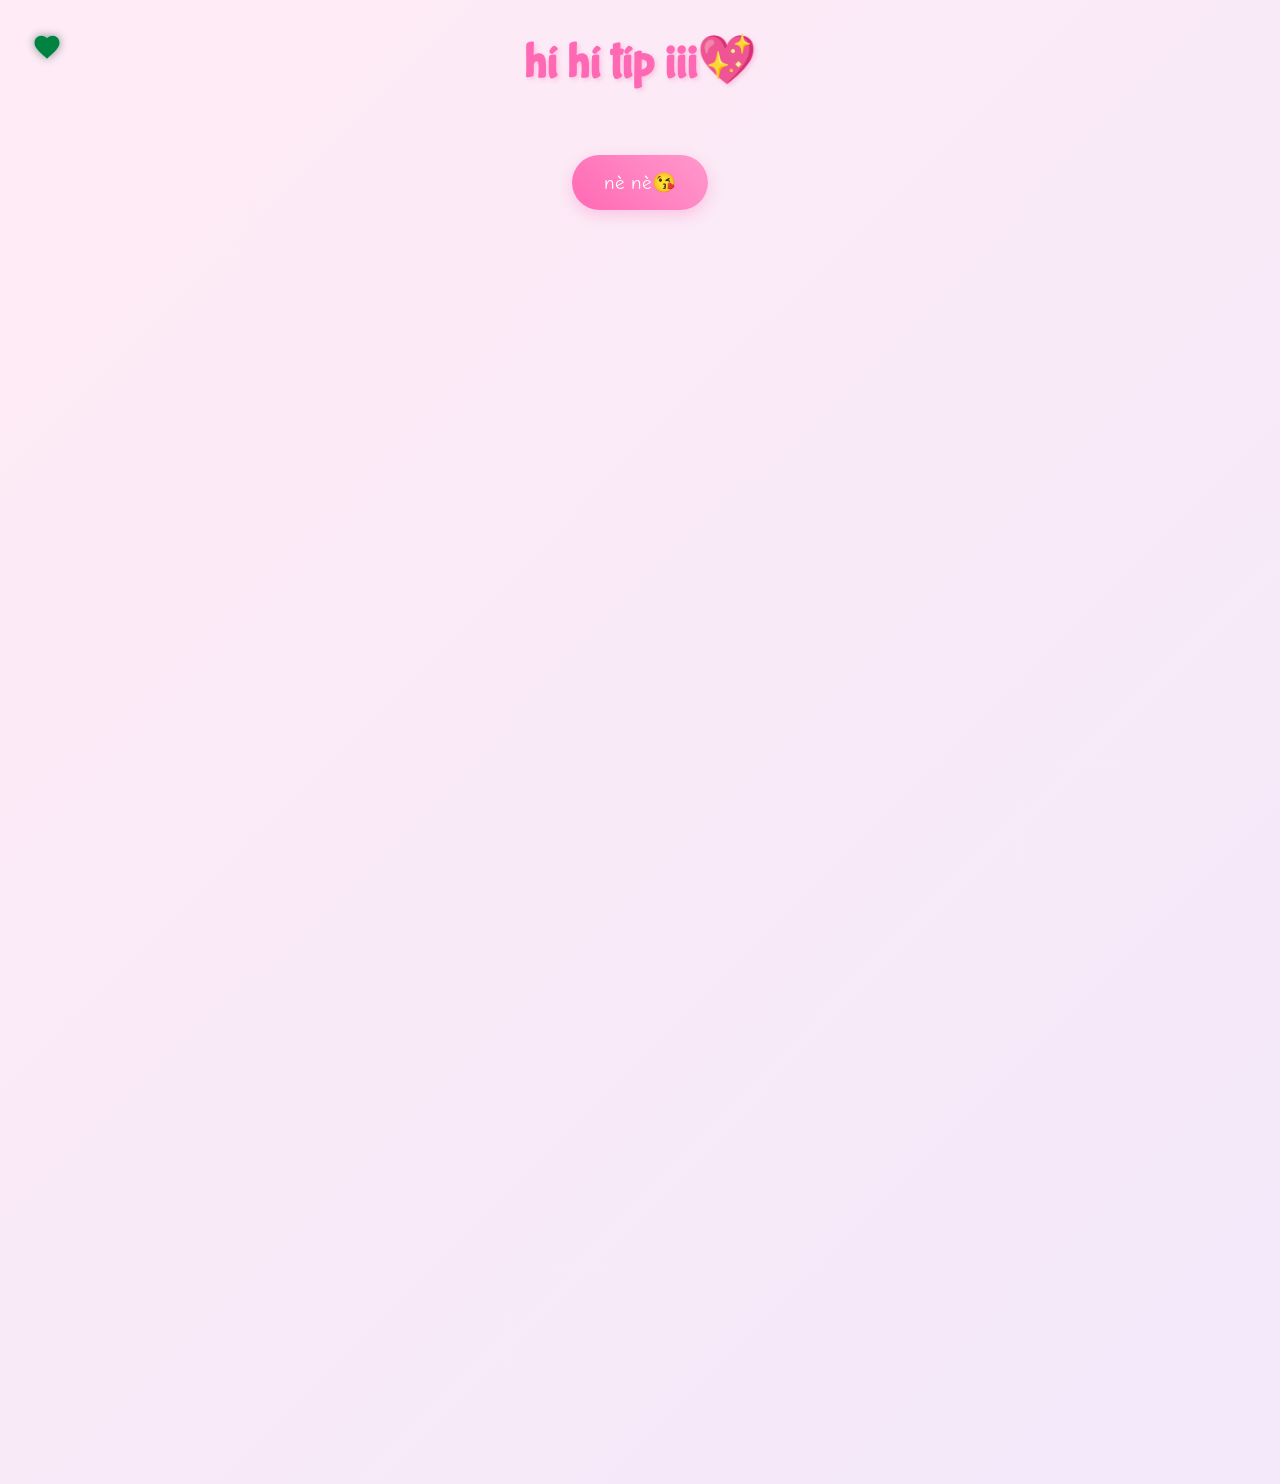
==== cause.html @ 58a5e2a5 "Update cause.html" ====
<!DOCTYPE html>
<html lang="en">
<head>
    <meta charset="UTF-8">
    <meta name="viewport" content="width=device-width, initial-scale=1.0">
    <title>💌8/3 của Yêu💌</title>

    <link rel="icon" href="icon.png" type="image/png">
    <link rel="shortcut icon" href="icon.png" type="image/png">

    <script src="https://cdnjs.cloudflare.com/ajax/libs/gsap/3.12.2/gsap.min.js"></script>
    <link rel="stylesheet" href="./cause.css">

</head>

<body>

    <div class="custom-cursor">
        <svg viewBox="0 0 24 24">
            <path fill="#ff69b4" d="M12 21.35l-1.45-1.32C5.4 15.36 2 12.28 2 8.5 2 5.42 4.42 3 7.5 3c1.74 0 3.41.81 4.5 2.09C13.09 3.81 14.76 3 16.5 3 19.58 3 22 5.42 22 8.5c0 3.78-3.4 6.86-8.55 11.54L12 21.35z"/>
        </svg>
    </div>

    <div class="container">
        <h1>hí hí típ iii💖</h1>
        
        <div id="reasons-container"></div>
        
        <button class="shuffle-button">nè nè😘</button>
        <div class="reason-counter"></div>

        <div class="ending-section">
            <div class="teddy-hug">
                <img src="./d1.jpg" alt="Teddy Hug">
            </div>
            <div class="ending-text">Bạn là người tuyệt zời nhấtt 💖</div>
        </div>
    </div>

    <script src="cause.js"></script>

</body>
</html>
---- cause.css ----
@import url('https://fonts.googleapis.com/css2?family=Bubblegum+Sans&family=Comic+Neue:wght@700&family=Quicksand:wght@500&display=swap');

* {
    margin: 0;
    padding: 0;
    box-sizing: border-box;
    cursor: none;
}

body {
    min-height: 100vh;
    background: linear-gradient(-45deg, #ffe6e6, #e6e6ff, #ffebf5);
    background-size: 400% 400%;
    animation: gradientBG 15s ease infinite;
    font-family: 'Quicksand', sans-serif;
    overflow-x: hidden;
    padding: 2rem;
}

.custom-cursor {
    width: 30px;
    height: 30px;
    position: fixed;
    pointer-events: none;
    z-index: 9999;
    mix-blend-mode: difference;
    transition: transform 0.1s;
}

.custom-cursor svg {
    width: 100%;
    height: 100%;
    filter: drop-shadow(0 0 5px rgba(255, 182, 193, 0.5));
}

.container {
    max-width: 1200px;
    margin: 0 auto;
    text-align: center;
    position: relative;
    z-index: 1;
}

h1 {
    font-family: 'Bubblegum Sans', cursive;
    font-size: 3rem;
    color: #ff69b4;
    text-shadow: 2px 2px 4px rgba(255, 105, 180, 0.3);
    margin-bottom: 2rem;
    animation: bounce 1s ease infinite;
}

.reason-card {
    background: rgba(255, 255, 255, 0.9);
    border-radius: 20px;
    padding: 2rem;
    margin: 1.5rem;
    box-shadow: 0 5px 15px rgba(0, 0, 0, 0.1);
    transition: transform 0.3s, box-shadow 0.3s;
    cursor: pointer;
    position: relative;
    overflow: hidden;
}

.reason-card:hover {
    transform: translateY(-5px);
    box-shadow: 0 8px 25px rgba(255, 105, 180, 0.2);
}

.reason-text {
    font-size: 1.2rem;
    margin-bottom: 1rem;
    position: relative;
    z-index: 2;
}

.gif-overlay {
    position: absolute;
    top: 0;
    left: 0;
    width: 100%;
    height: 100%;
    background: rgba(255, 255, 255, 0.95);
    display: flex;
    align-items: center;
    justify-content: center;
    opacity: 0;
    transition: opacity 0.3s;
    z-index: 1;
}

.reason-card:hover .gif-overlay {
    opacity: 1;
}

.shuffle-button {
    background: linear-gradient(45deg, #ff69b4, #ff99cc);
    border: none;
    border-radius: 50px;
    padding: 1rem 2rem;
    font-size: 1.2rem;
    color: white;
    margin: 2rem 0;
    cursor: pointer;
    transition: transform 0.3s;
    font-family: 'Comic Neue', cursive;
    box-shadow: 0 5px 15px rgba(255, 105, 180, 0.3);
}

.shuffle-button:hover {
    transform: scale(1.1);
}

.floating {
    position: fixed;
    pointer-events: none;
    animation: float 3s ease-in-out infinite;
}

.ending-section {
    margin-top: 4rem;
    padding: 2rem;
    text-align: center;
}

.ending-text {
    font-family: 'Bubblegum Sans', cursive;
    font-size: 2rem;
    color: #ff69b4;
    margin-bottom: 2rem;
    opacity: 0;
    transform: translateY(20px);
}

.teddy-hug {
    width: 200px;
    margin: 0 auto;
    transform: scale(0);
}

@keyframes gradientBG {
    0% { background-position: 0% 50%; }
    50% { background-position: 100% 50%; }
    100% { background-position: 0% 50%; }
}

@keyframes float {
    0%, 100% { transform: translateY(0); }
    50% { transform: translateY(-20px); }
}

@keyframes bounce {
    0%, 100% { transform: translateY(0); }
    50% { transform: translateY(-10px); }
}

@media (max-width: 768px) {
    h1 { font-size: 2rem; }
    .reason-card { margin: 1rem; }
    .reason-text { font-size: 1rem; }
}
.shuffle-button {
    background: linear-gradient(45deg, #ff69b4, #ff99cc);
    border: none;
    border-radius: 50px;
    padding: 1rem 2rem;
    font-size: 1.2rem;
    color: white;
    margin: 2rem 0;
    cursor: pointer;
    transition: all 0.3s;
    font-family: 'Comic Neue', cursive;
    box-shadow: 0 5px 15px rgba(255, 105, 180, 0.3);
}

.shuffle-button.story-mode {
    background: linear-gradient(45deg, #9b6dff, #ff6dc7);
    transform: scale(1.1);
}

.shuffle-button:hover {
    transform: scale(1.1);
}

.shuffle-button.story-mode:hover {
    transform: scale(1.2);
}

.reason-counter {
    font-size: 0.9rem;
    color: #ff69b4;
    margin-top: 1rem;
    opacity: 0.7;
}
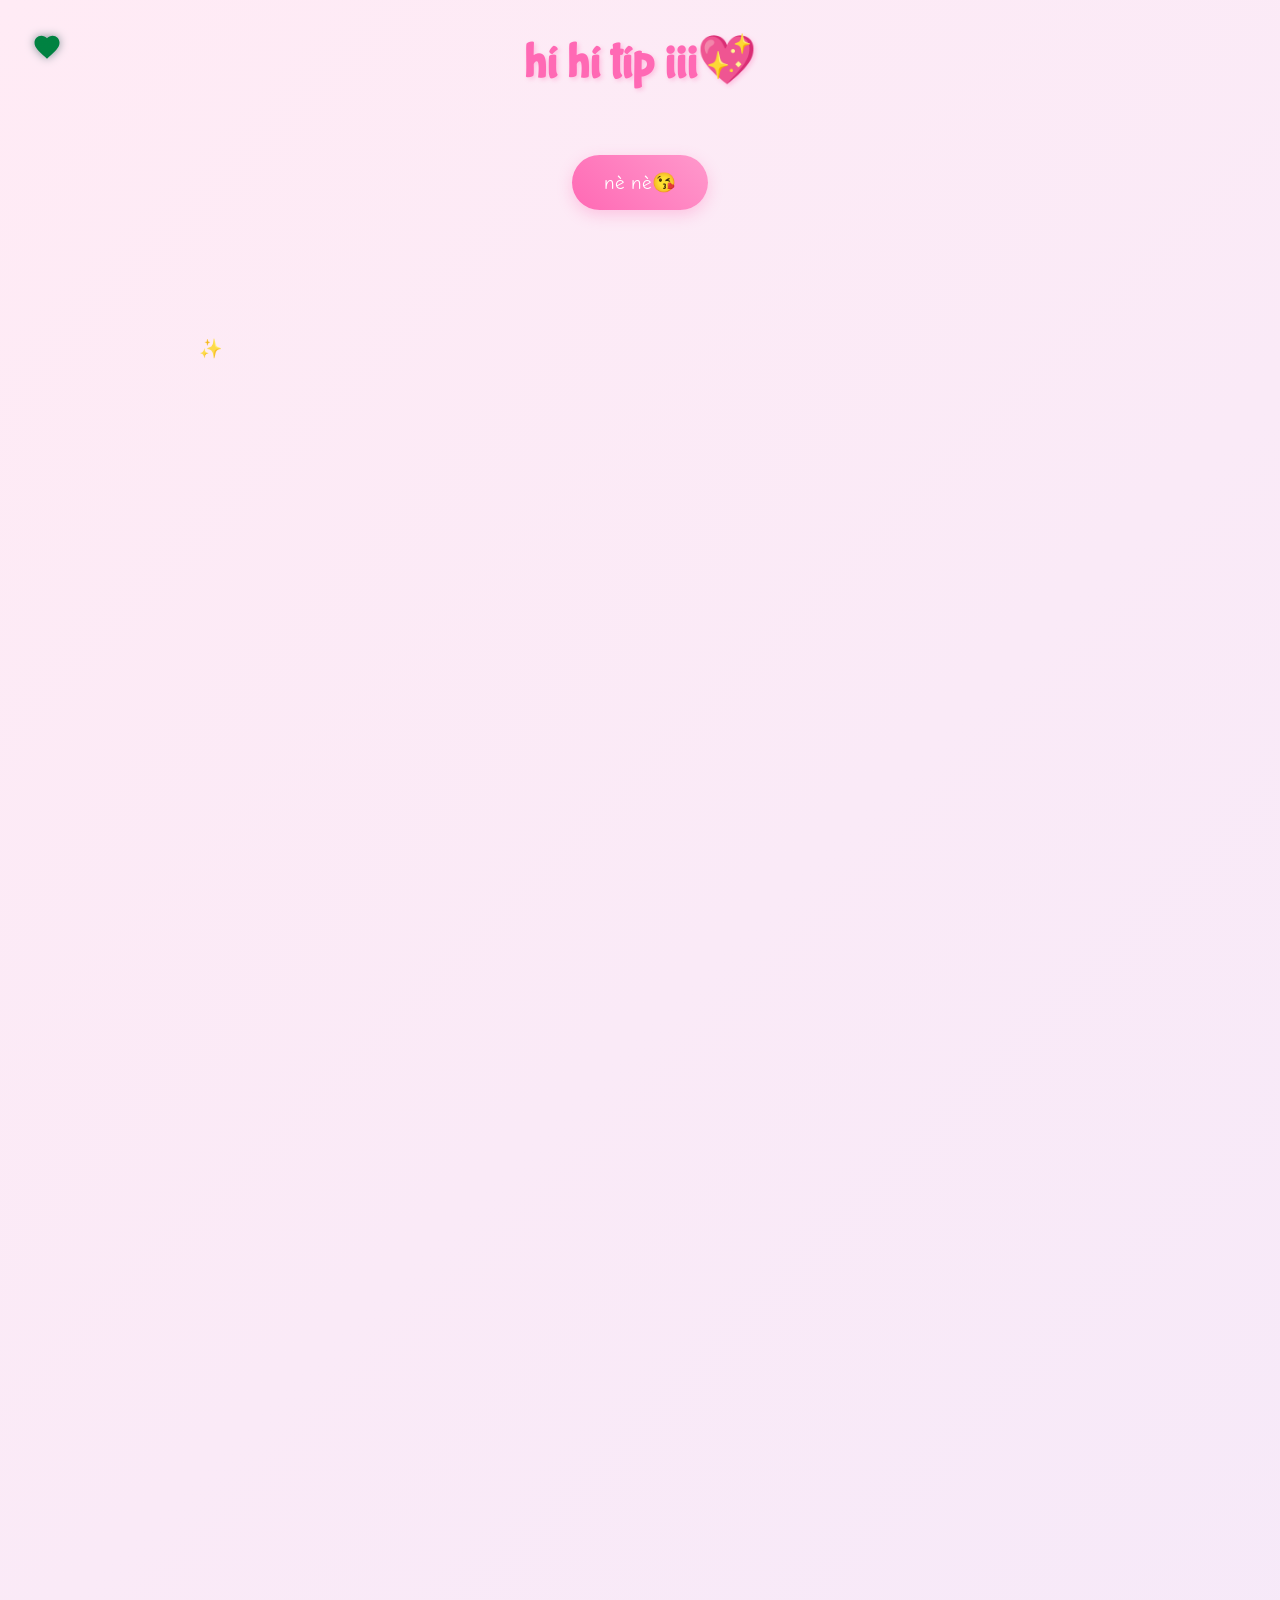
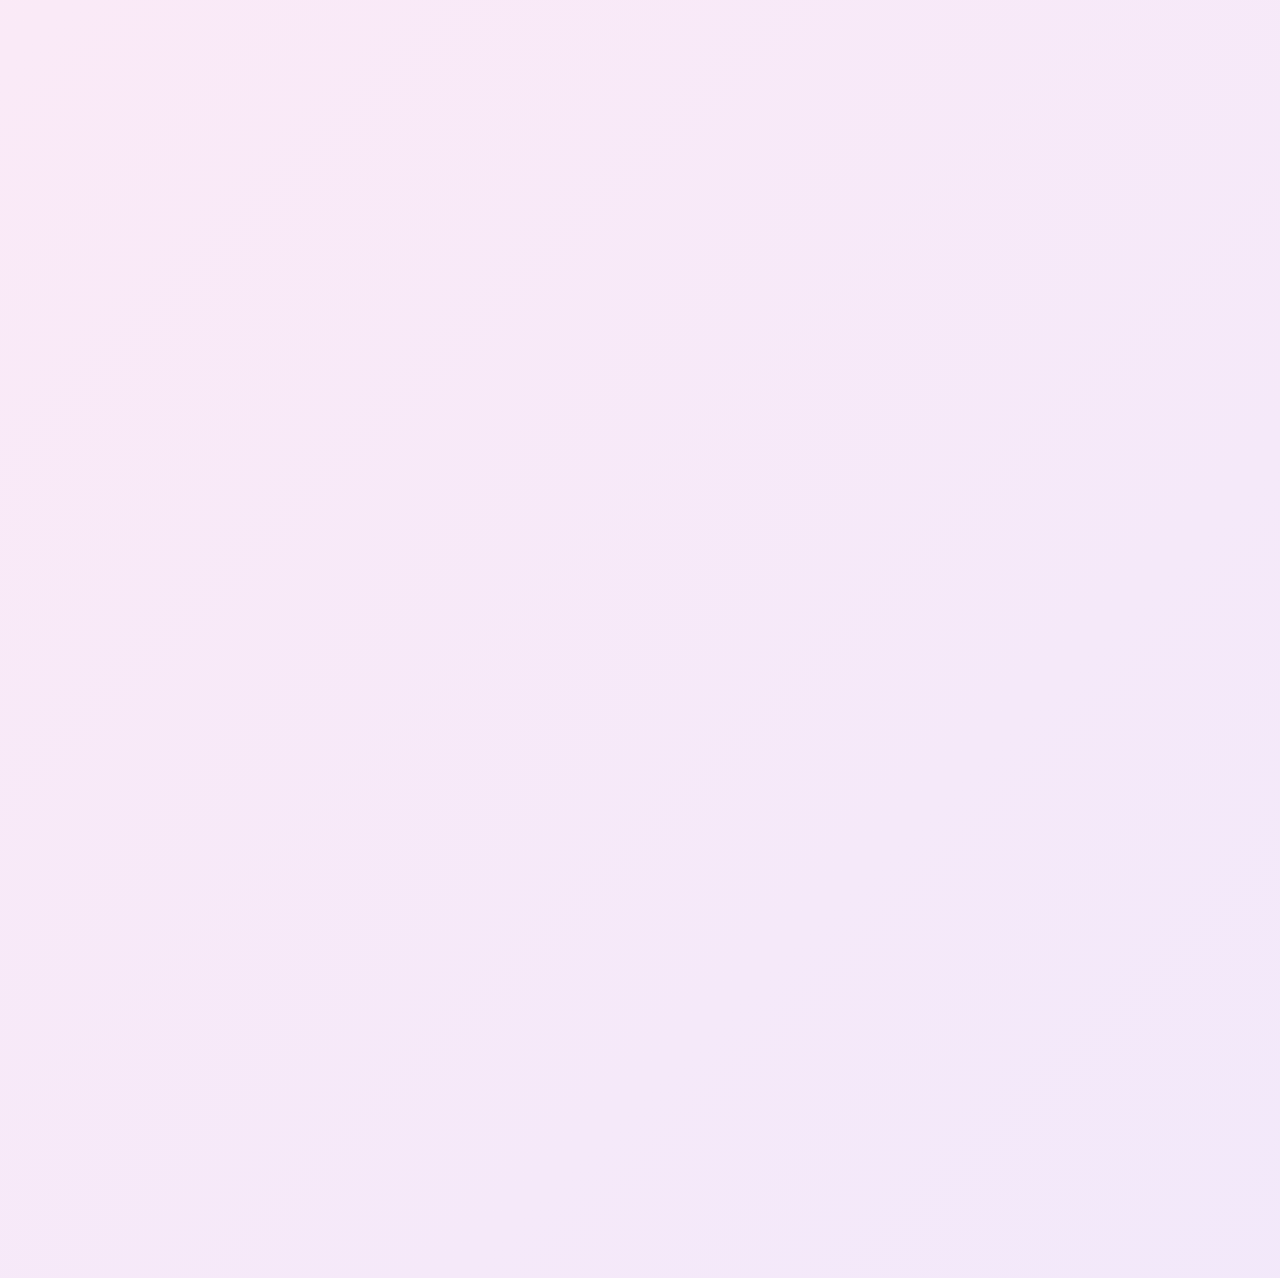
==== commit 407e8422: "Update cause.html" ====
--- a/cause.html
+++ b/cause.html
@@ -1,4 +1,3 @@
-
 <!DOCTYPE html>
 <html lang="en">
 <head>
@@ -6,8 +5,12 @@
     <meta name="viewport" content="width=device-width, initial-scale=1.0">
     <title>💌8/3 của Yêu💌</title>
 
+    <!-- Favicon -->
     <link rel="icon" href="icon.png" type="image/png">
     <link rel="shortcut icon" href="icon.png" type="image/png">
+    <link rel="apple-touch-icon" href="icon.png">
+    <link rel="icon" sizes="32x32" href="icon.png">
+    <link rel="icon" sizes="16x16" href="icon.png">
 
     <script src="https://cdnjs.cloudflare.com/ajax/libs/gsap/3.12.2/gsap.min.js"></script>
     <link rel="stylesheet" href="./cause.css">
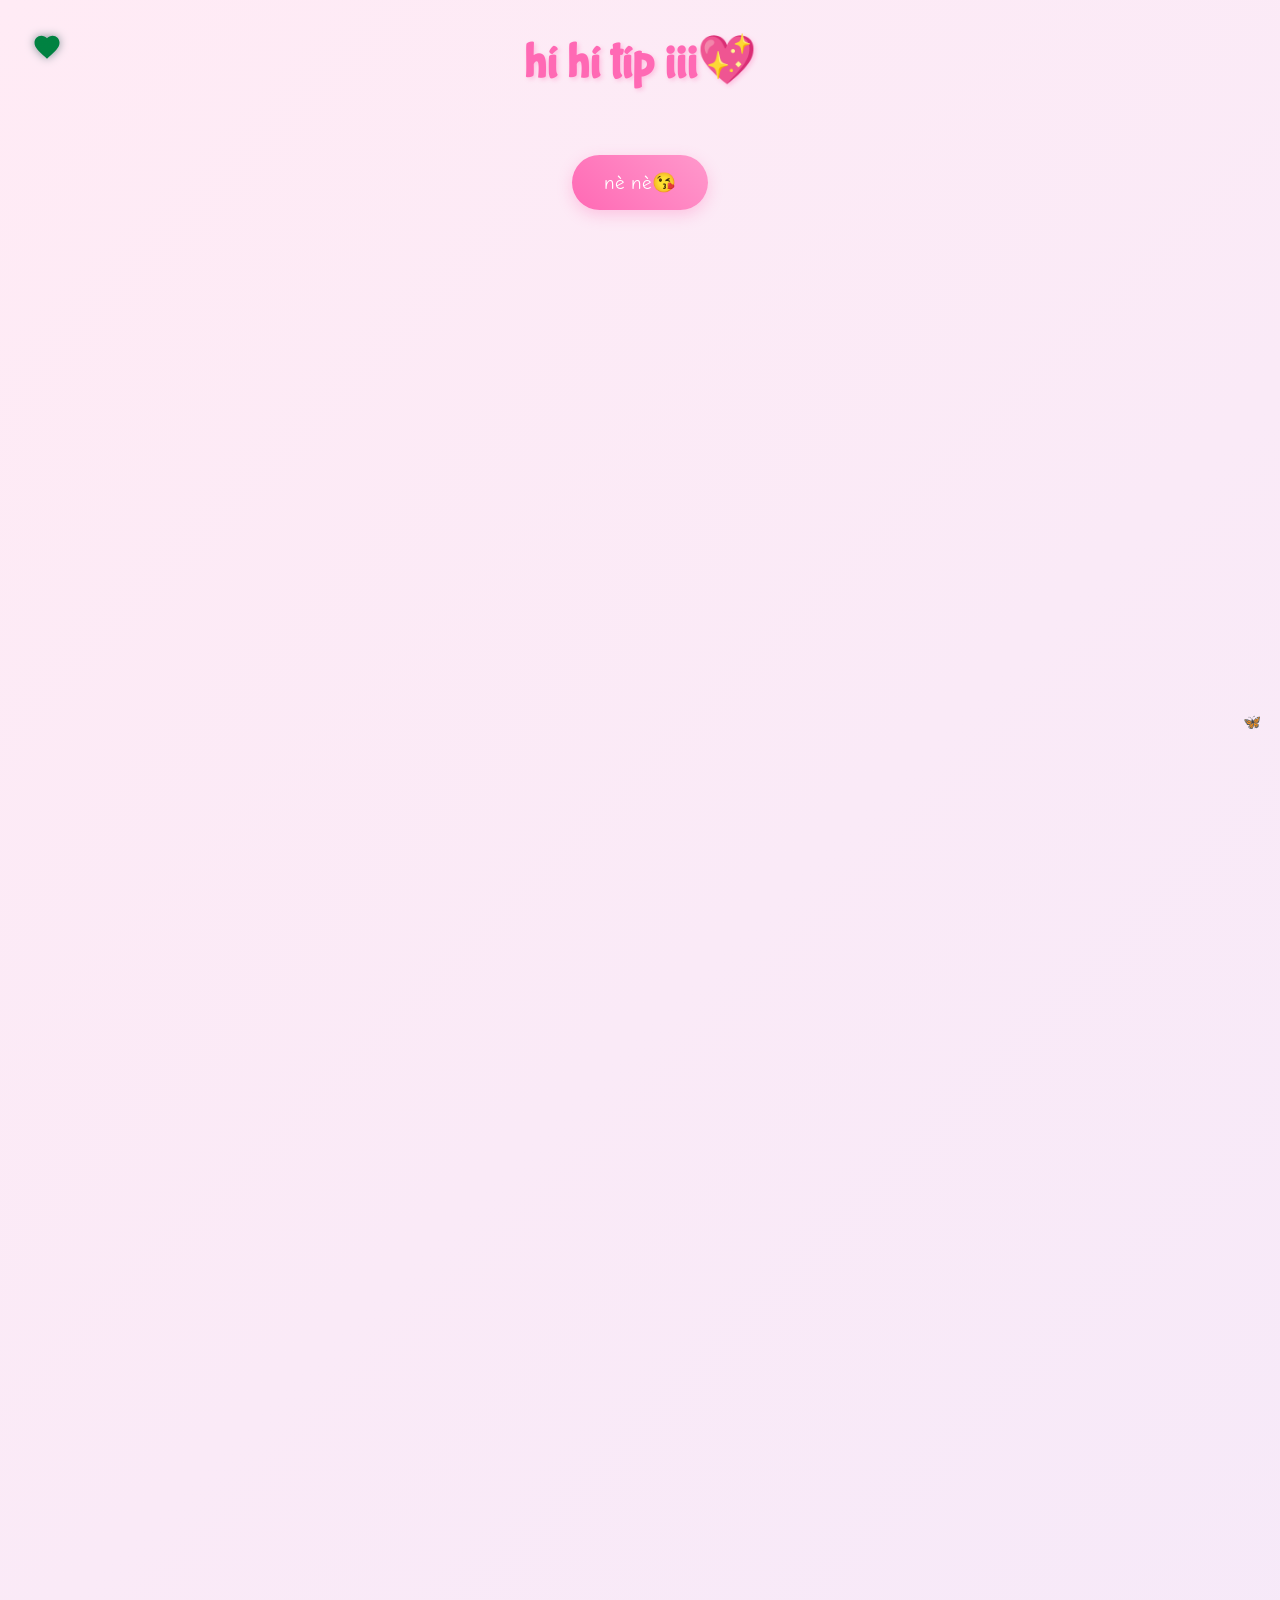
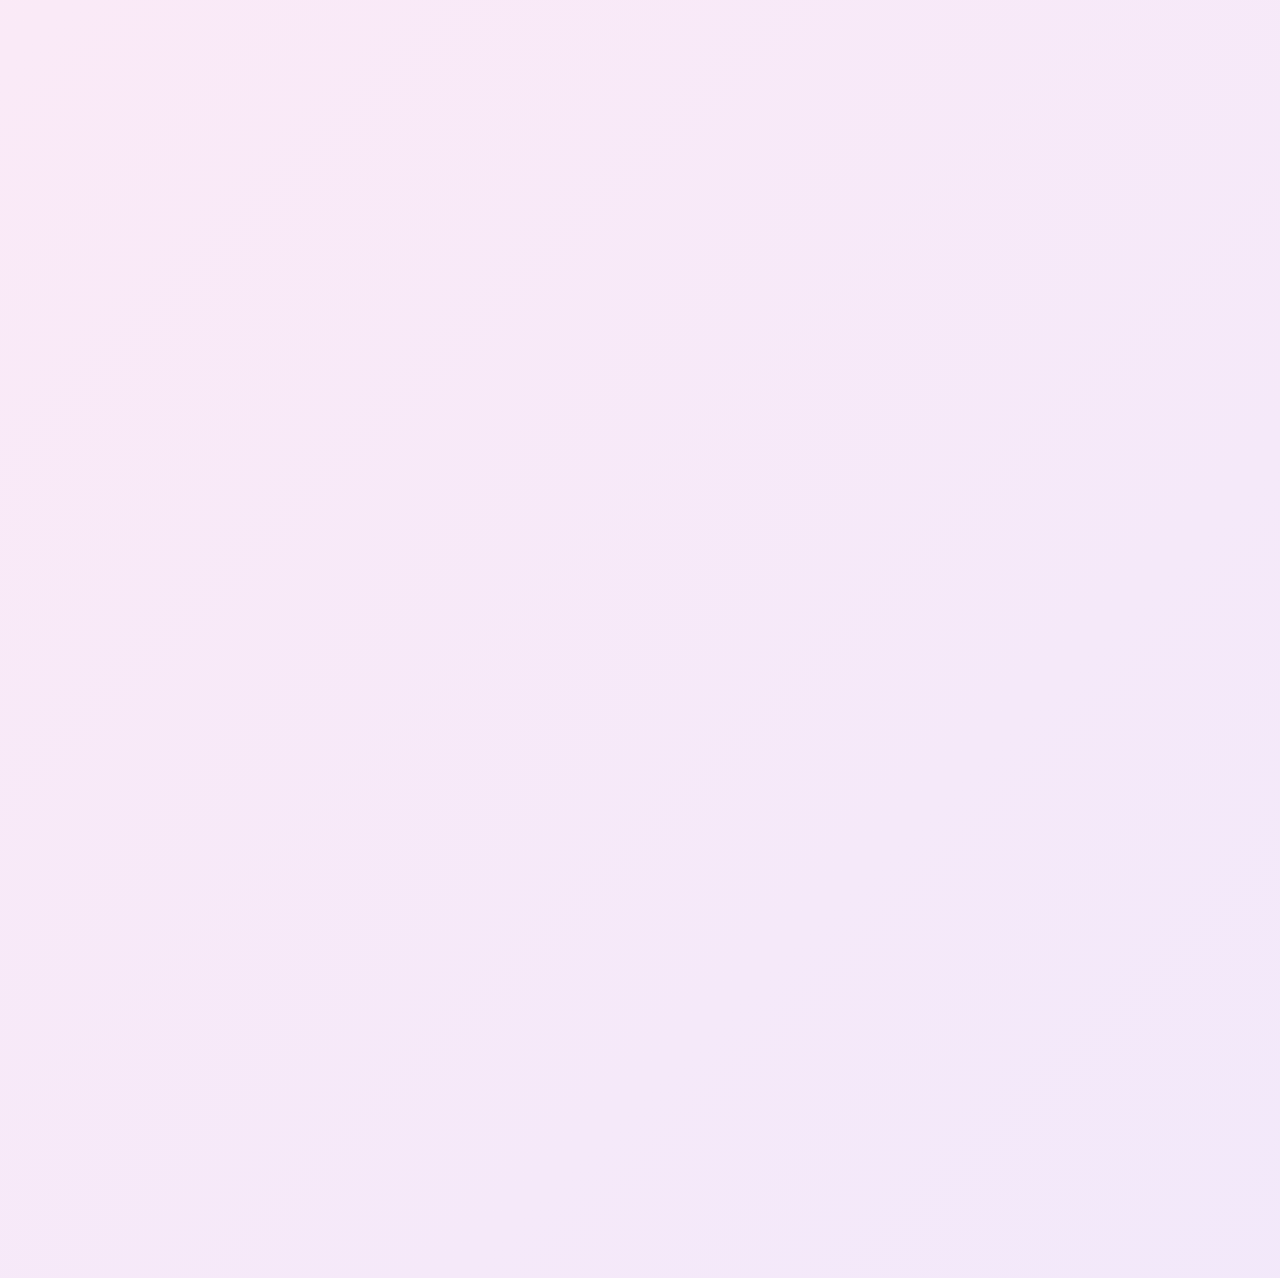
==== commit 9df2c48e: "Update cause.html" ====
--- a/cause.html
+++ b/cause.html
@@ -9,8 +9,8 @@
     <link rel="icon" href="icon.png" type="image/png">
     <link rel="shortcut icon" href="icon.png" type="image/png">
     <link rel="apple-touch-icon" href="icon.png">
-    <link rel="icon" sizes="32x32" href="icon.png">
-    <link rel="icon" sizes="16x16" href="icon.png">
+    <link rel="icon" type="image/png" sizes="32x32" href="icon.png">
+    <link rel="icon" type="image/png" sizes="16x16" href="icon.png">
 
     <script src="https://cdnjs.cloudflare.com/ajax/libs/gsap/3.12.2/gsap.min.js"></script>
     <link rel="stylesheet" href="./cause.css">
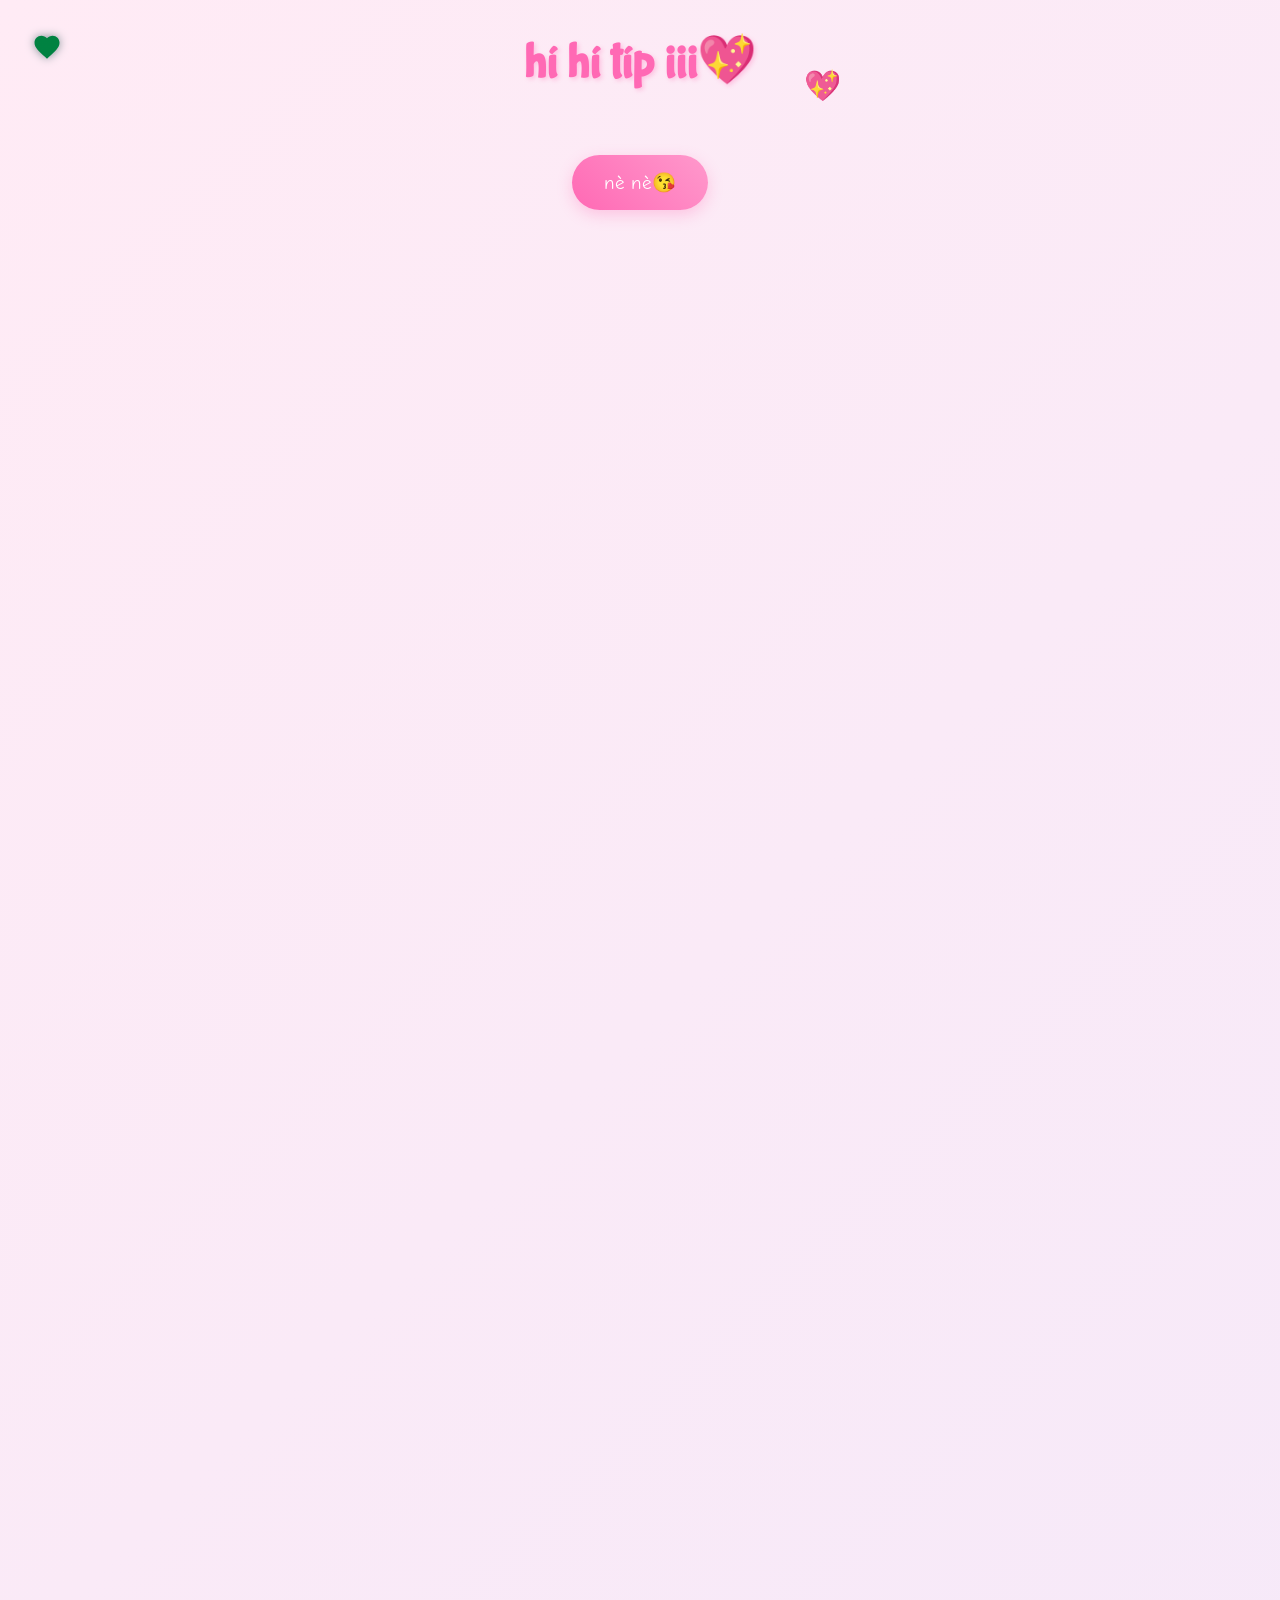
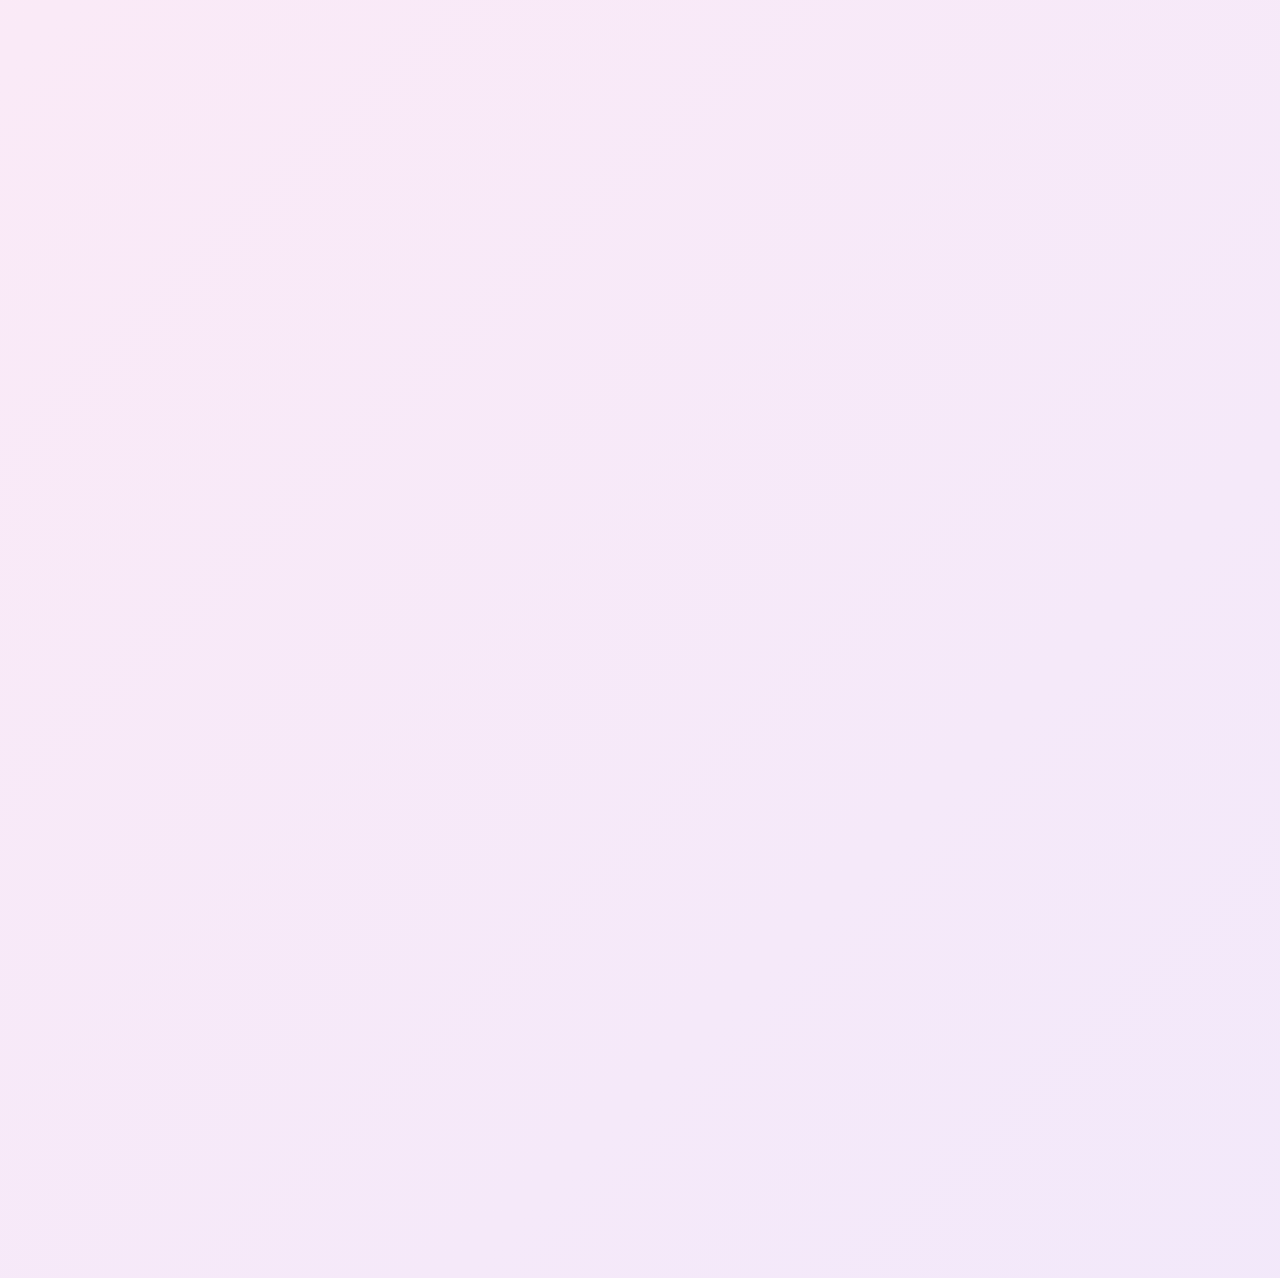
==== commit f2f69793: "Update cause.html" ====
--- a/cause.html
+++ b/cause.html
@@ -7,10 +7,7 @@
 
     <!-- Favicon -->
     <link rel="icon" href="icon.png" type="image/png">
-    <link rel="shortcut icon" href="icon.png" type="image/png">
-    <link rel="apple-touch-icon" href="icon.png">
-    <link rel="icon" type="image/png" sizes="32x32" href="icon.png">
-    <link rel="icon" type="image/png" sizes="16x16" href="icon.png">
+    <link rel="shortcut icon" href="icon.png" type="image/png">    
 
     <script src="https://cdnjs.cloudflare.com/ajax/libs/gsap/3.12.2/gsap.min.js"></script>
     <link rel="stylesheet" href="./cause.css">
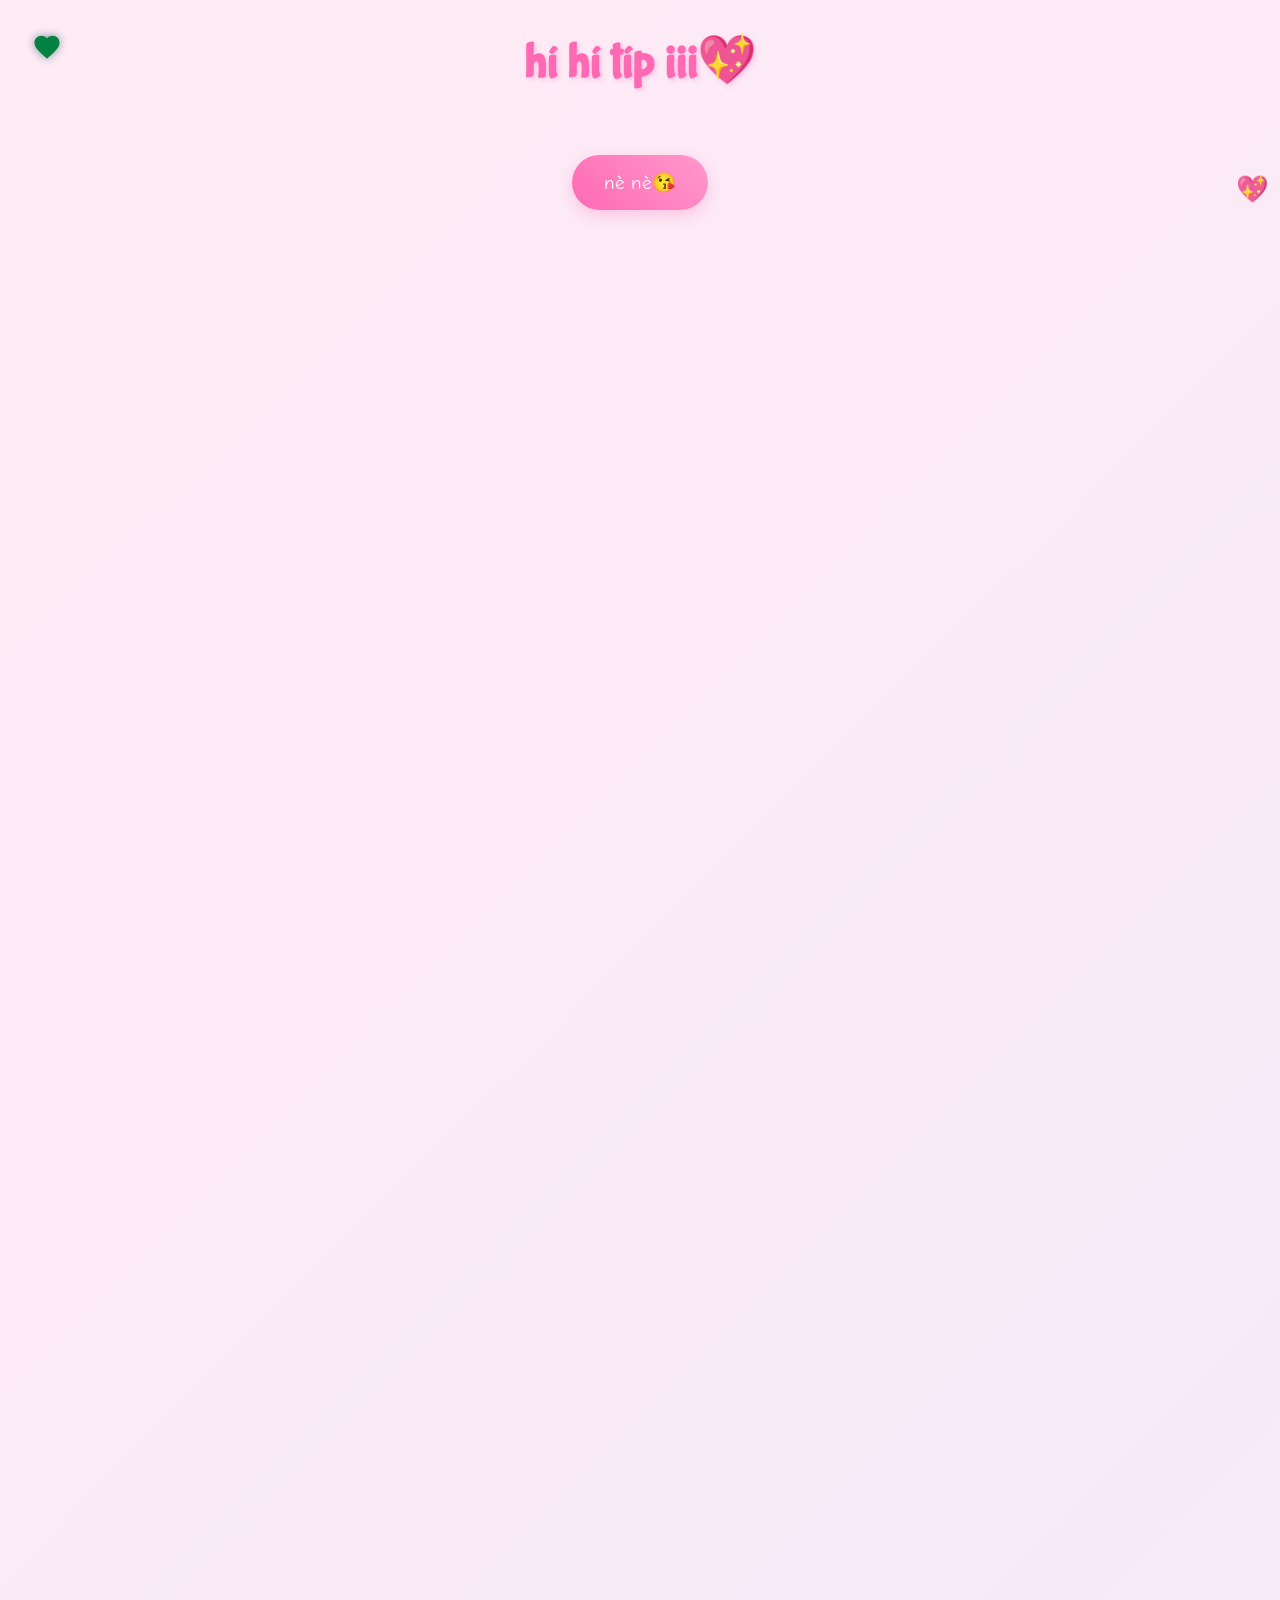
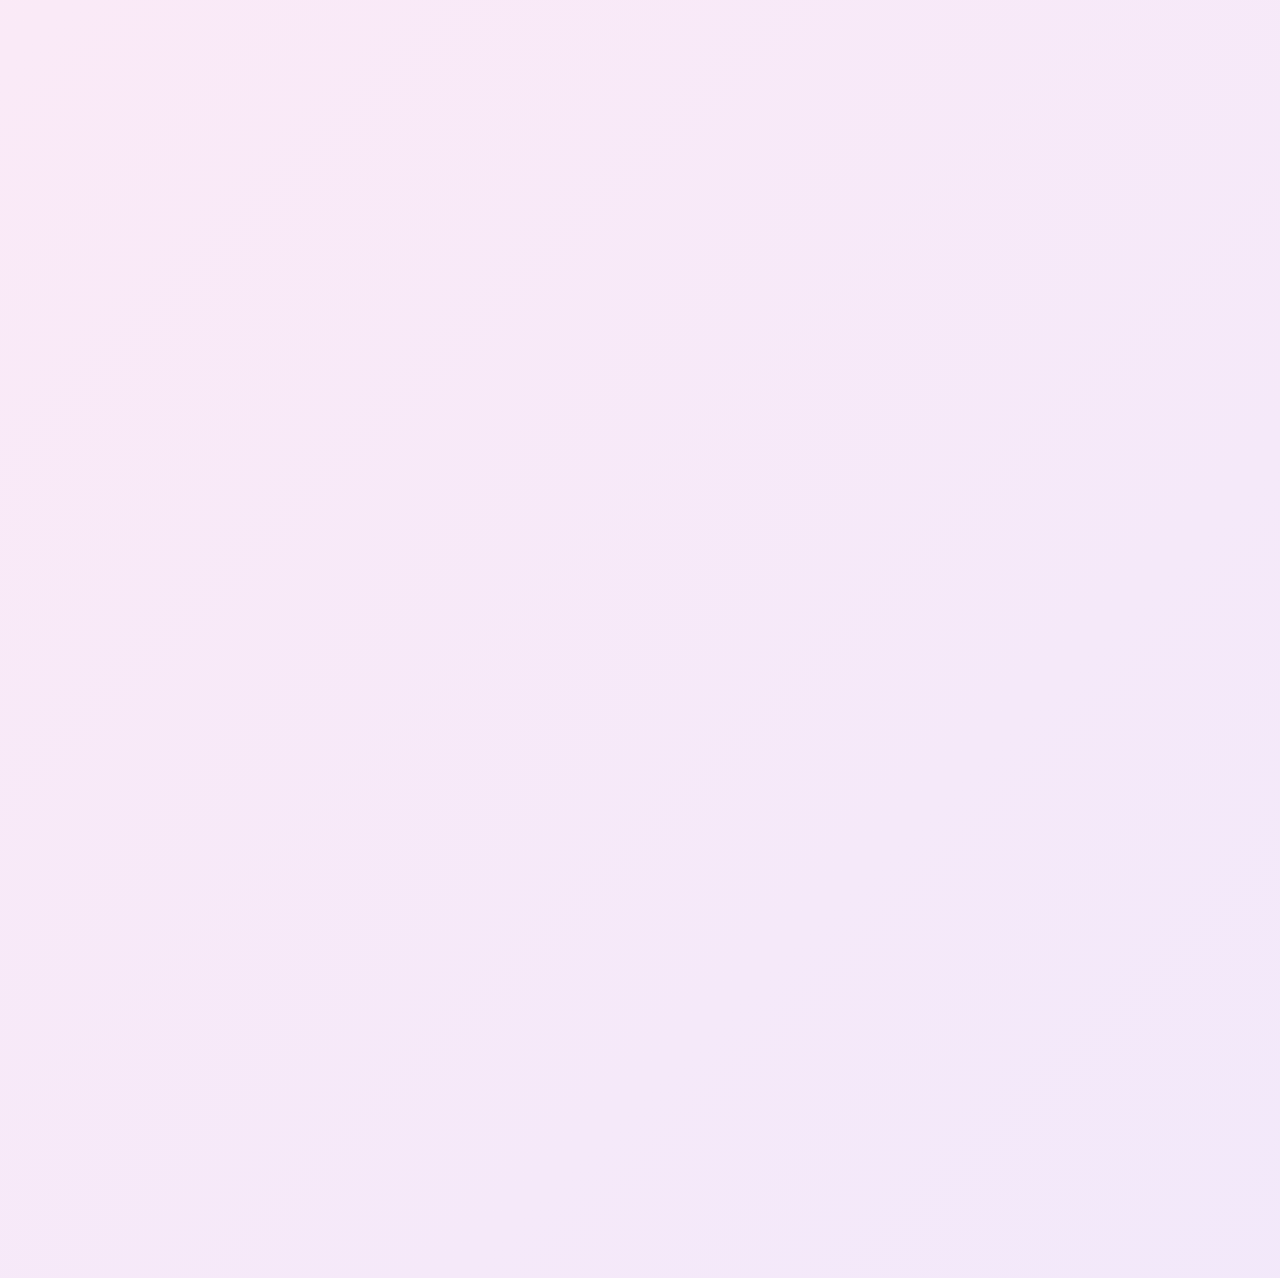
==== commit 345b6909: "Update cause.html" ====
--- a/cause.html
+++ b/cause.html
@@ -6,8 +6,7 @@
     <title>💌8/3 của Yêu💌</title>
 
     <!-- Favicon -->
-    <link rel="icon" href="icon.png" type="image/png">
-    <link rel="shortcut icon" href="icon.png" type="image/png">    
+    <link rel="icon" type="image/png" sizes="32x32" href="./icon.png"> 
 
     <script src="https://cdnjs.cloudflare.com/ajax/libs/gsap/3.12.2/gsap.min.js"></script>
     <link rel="stylesheet" href="./cause.css">
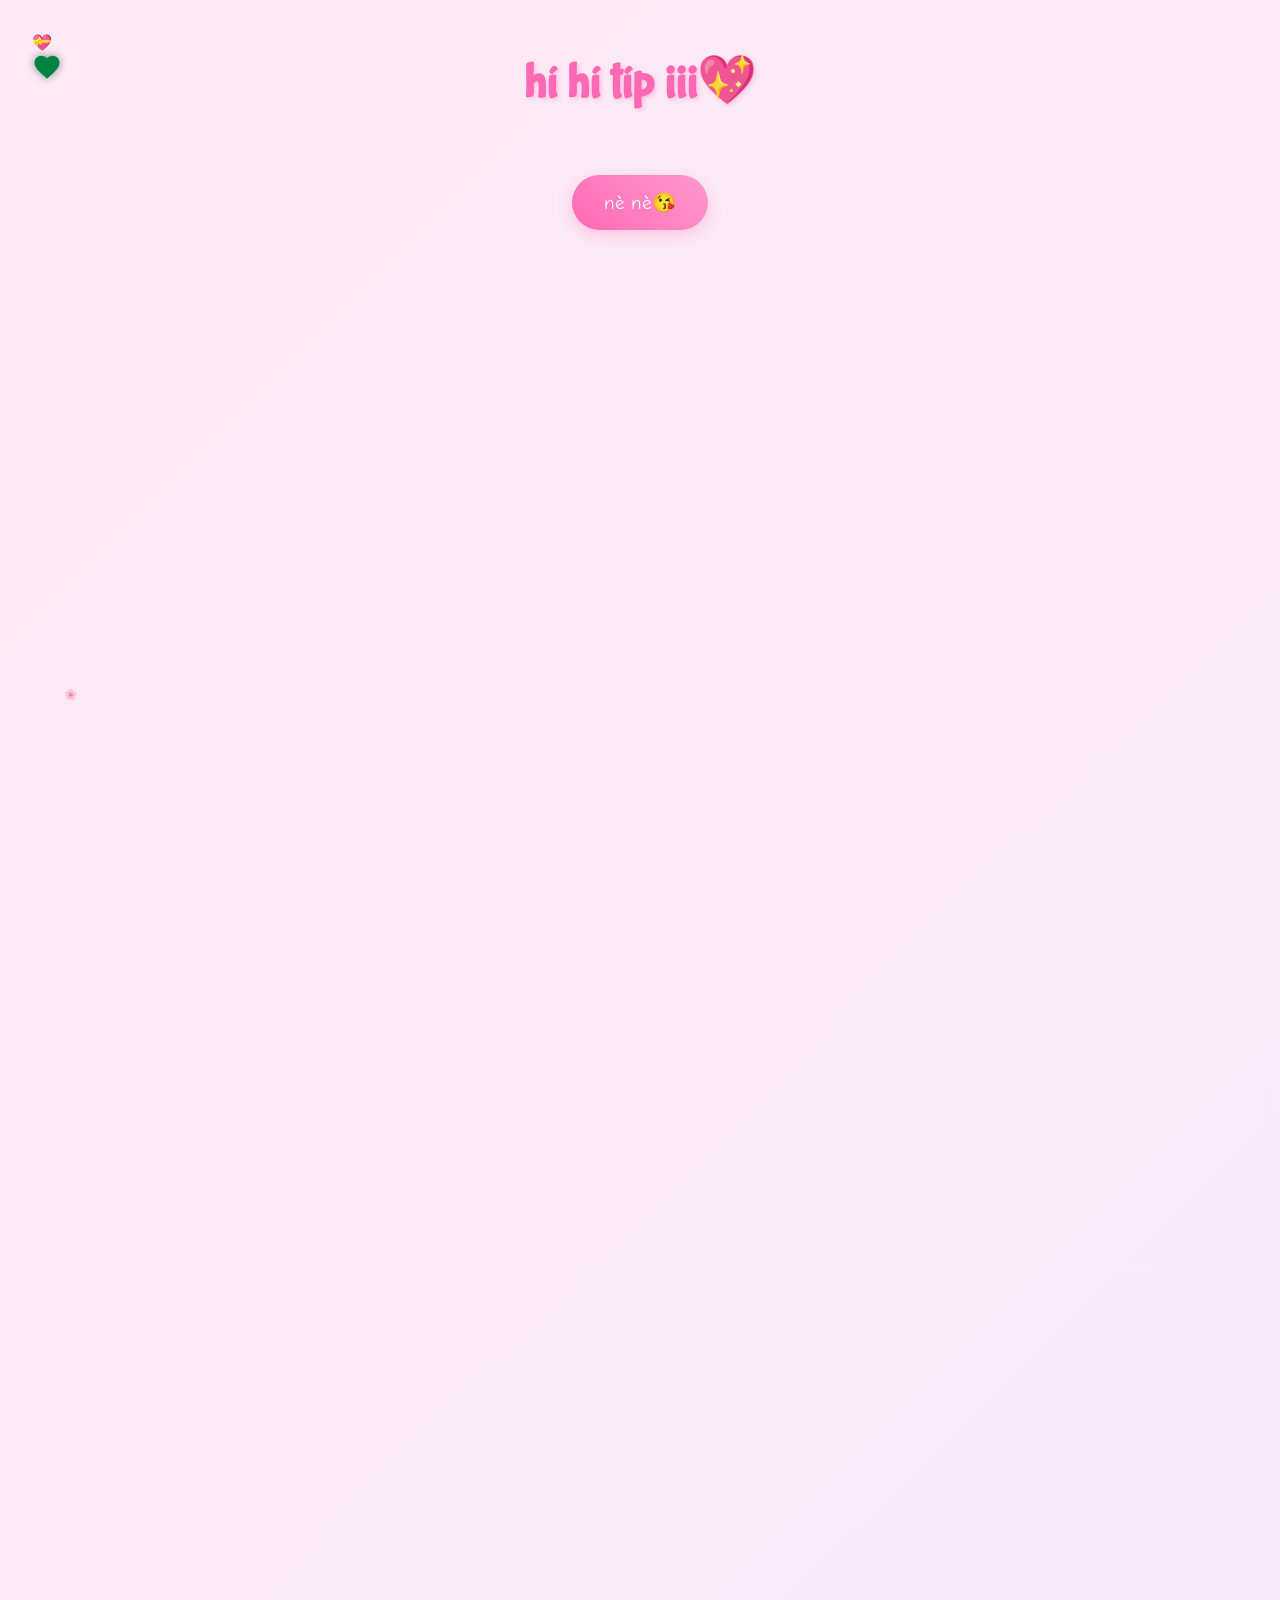
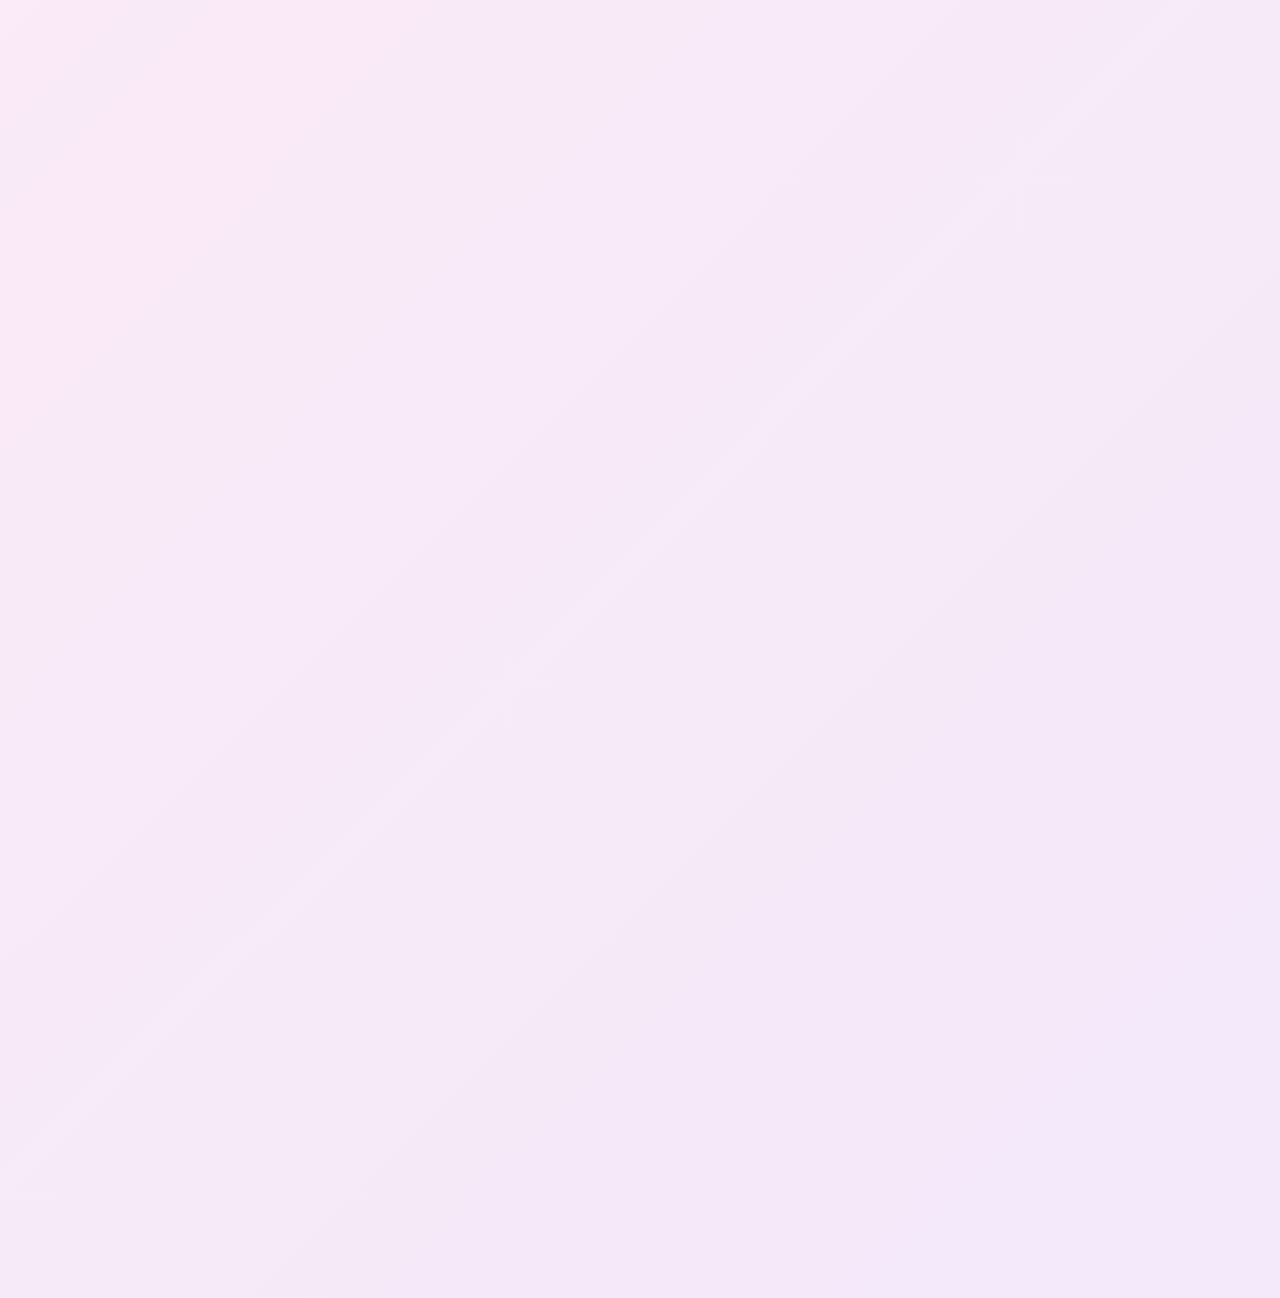
==== commit e68fb32f: "Update cause.html" ====
--- a/cause.html
+++ b/cause.html
@@ -14,7 +14,7 @@
 </head>
 
 <body>
-
+    <div class="cursor">💝</div>
     <div class="custom-cursor">
         <svg viewBox="0 0 24 24">
             <path fill="#ff69b4" d="M12 21.35l-1.45-1.32C5.4 15.36 2 12.28 2 8.5 2 5.42 4.42 3 7.5 3c1.74 0 3.41.81 4.5 2.09C13.09 3.81 14.76 3 16.5 3 19.58 3 22 5.42 22 8.5c0 3.78-3.4 6.86-8.55 11.54L12 21.35z"/>
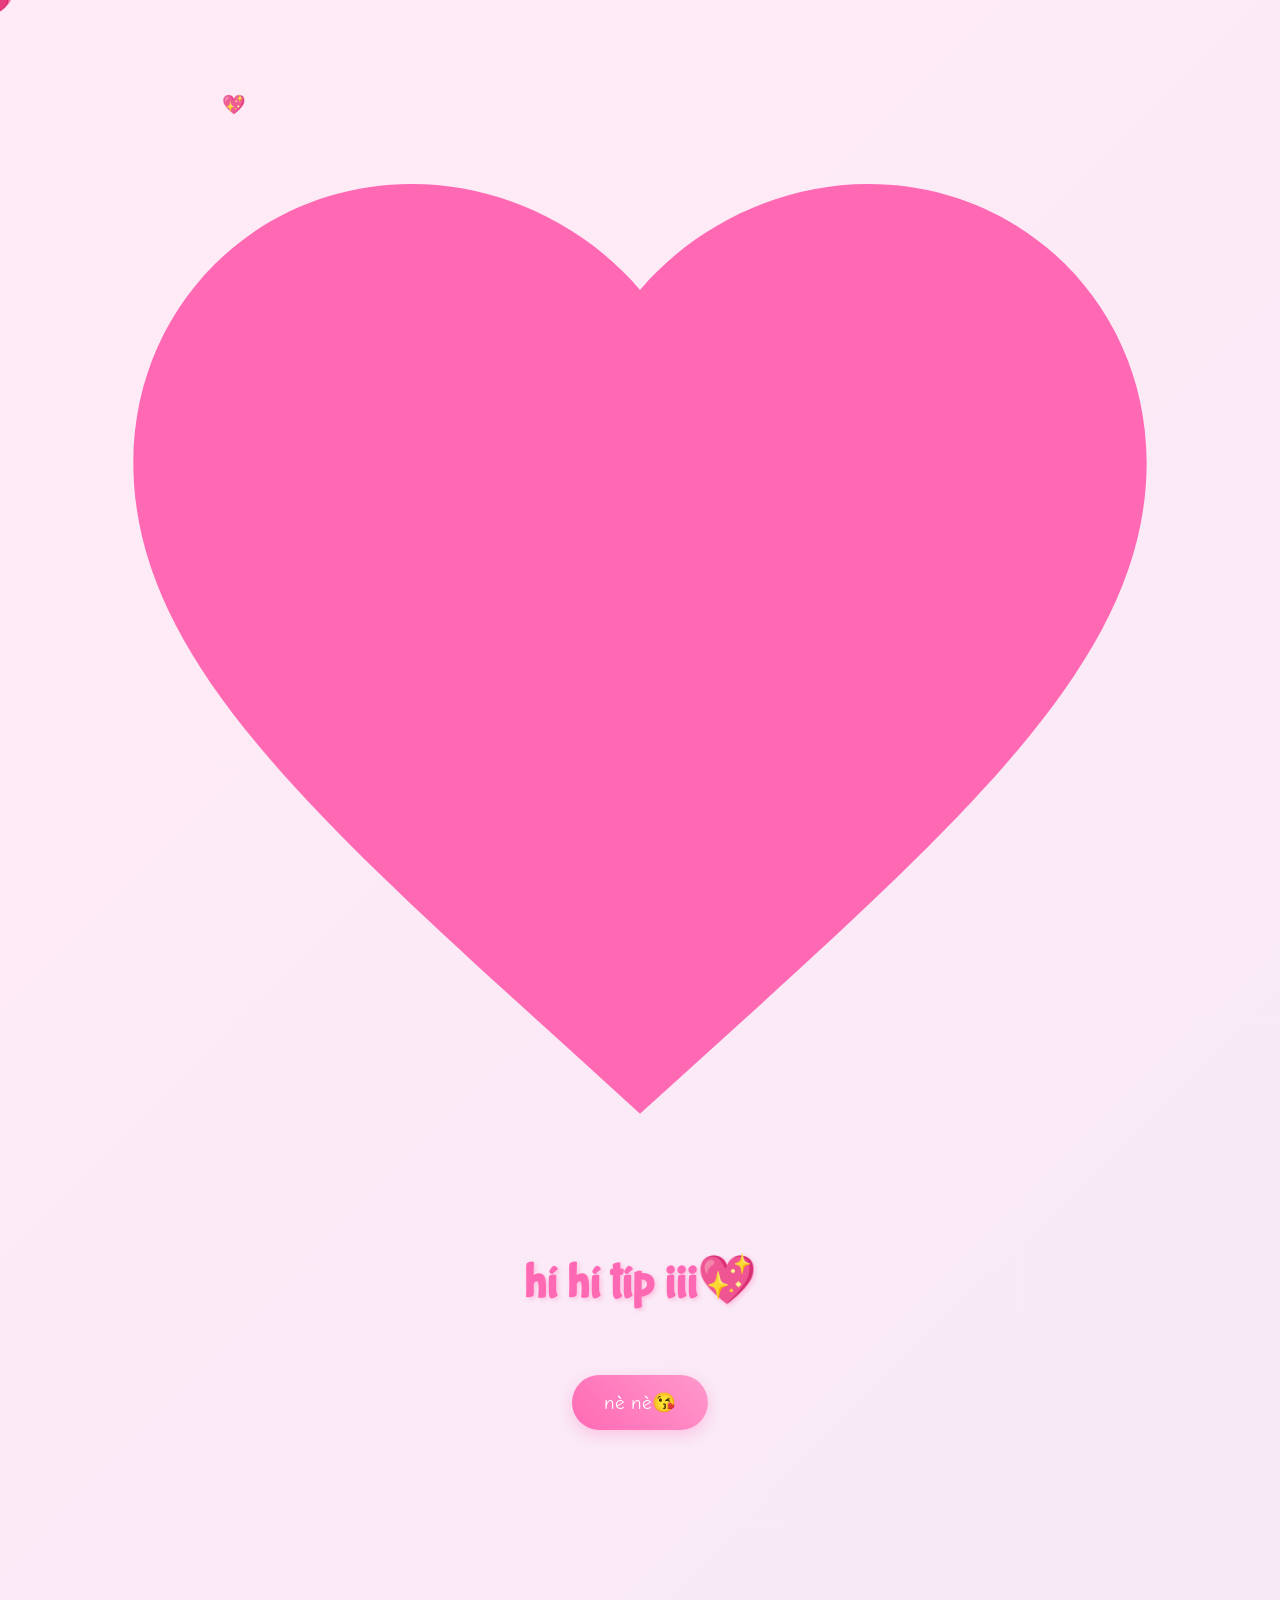
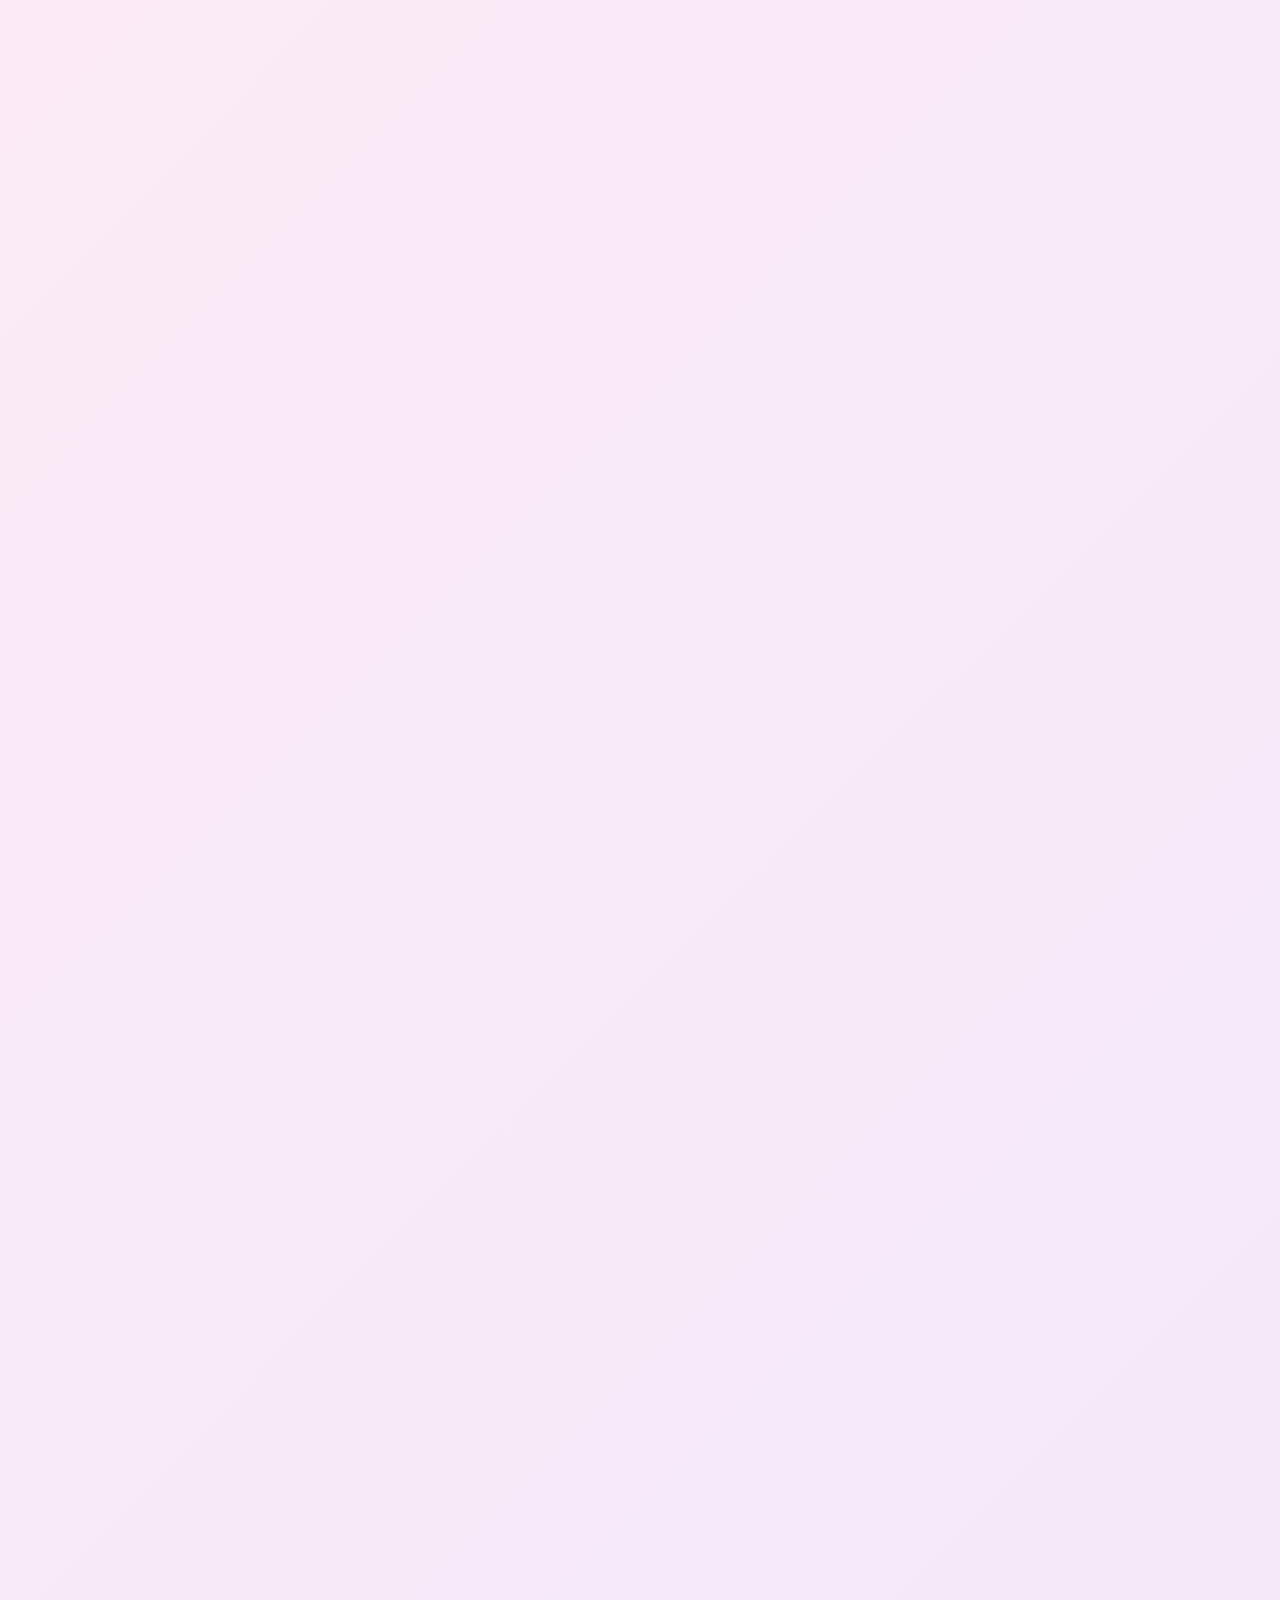
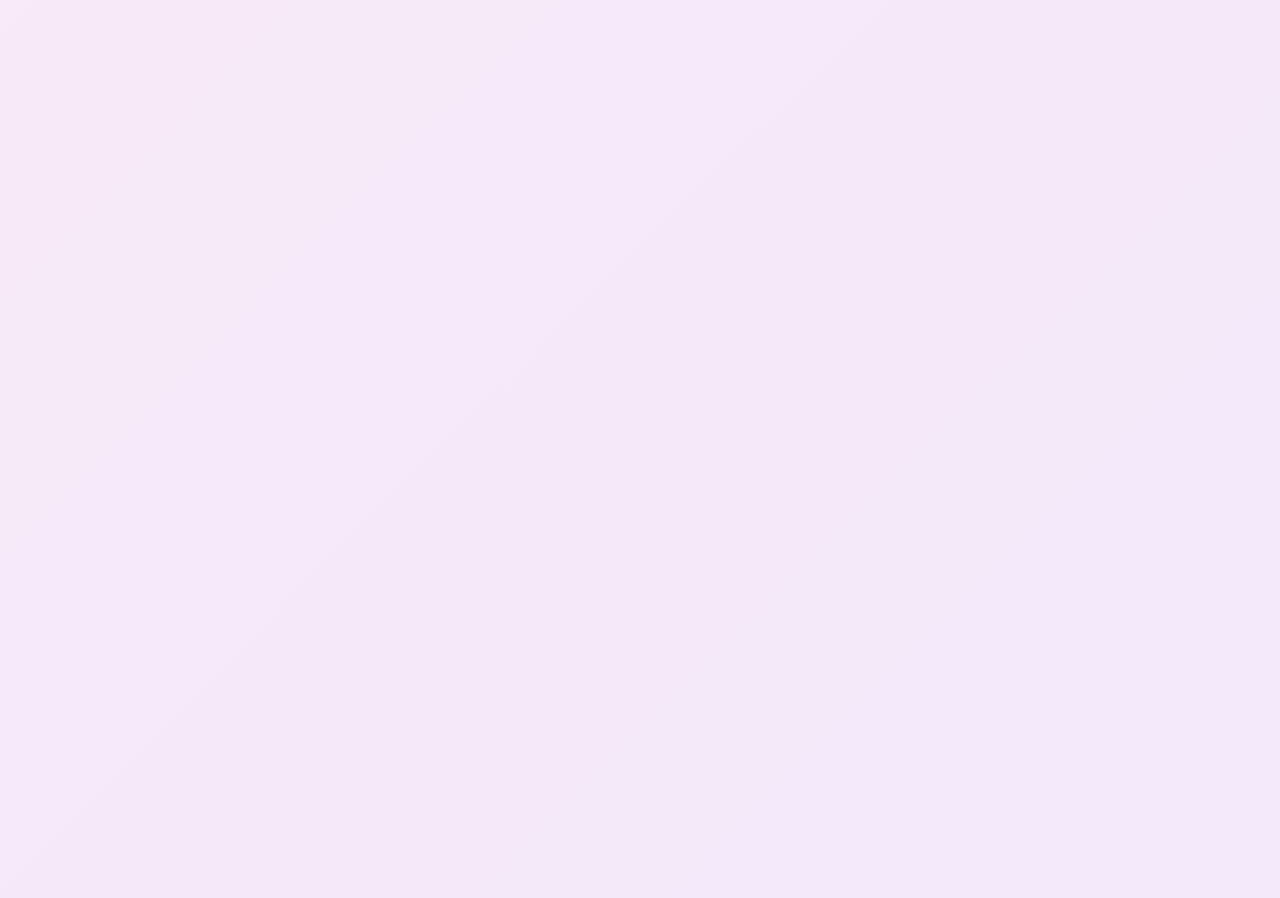
==== commit 15e972ce: "Update cause.html" ====
--- a/cause.html
+++ b/cause.html
@@ -14,8 +14,8 @@
 </head>
 
 <body>
-    <div class="cursor">💝</div>
-    <div class="custom-cursor">
+    <div class="cursor"></div>
+    <div class="custom-cursor"></div>
         <svg viewBox="0 0 24 24">
             <path fill="#ff69b4" d="M12 21.35l-1.45-1.32C5.4 15.36 2 12.28 2 8.5 2 5.42 4.42 3 7.5 3c1.74 0 3.41.81 4.5 2.09C13.09 3.81 14.76 3 16.5 3 19.58 3 22 5.42 22 8.5c0 3.78-3.4 6.86-8.55 11.54L12 21.35z"/>
         </svg>
--- a/cause.css
+++ b/cause.css
@@ -17,14 +17,27 @@
     padding: 2rem;
 }
 
+/* CUSTOM CURSOR (đã sửa) */
 .custom-cursor {
     width: 30px;
     height: 30px;
     position: fixed;
+    top: 0;
+    left: 0;
     pointer-events: none;
     z-index: 9999;
-    mix-blend-mode: difference;
+    transform: translate(-50%, -50%);
     transition: transform 0.1s;
+}
+
+/* trái tim ở giữa cursor */
+.custom-cursor::after{
+    content:"💗";
+    position:absolute;
+    font-size:20px;
+    top:50%;
+    left:50%;
+    transform:translate(-50%,-50%);
 }
 
 .custom-cursor svg {
@@ -159,6 +172,7 @@
     .reason-card { margin: 1rem; }
     .reason-text { font-size: 1rem; }
 }
+
 .shuffle-button {
     background: linear-gradient(45deg, #ff69b4, #ff99cc);
     border: none;
@@ -191,4 +205,4 @@
     color: #ff69b4;
     margin-top: 1rem;
     opacity: 0.7;
-}+}
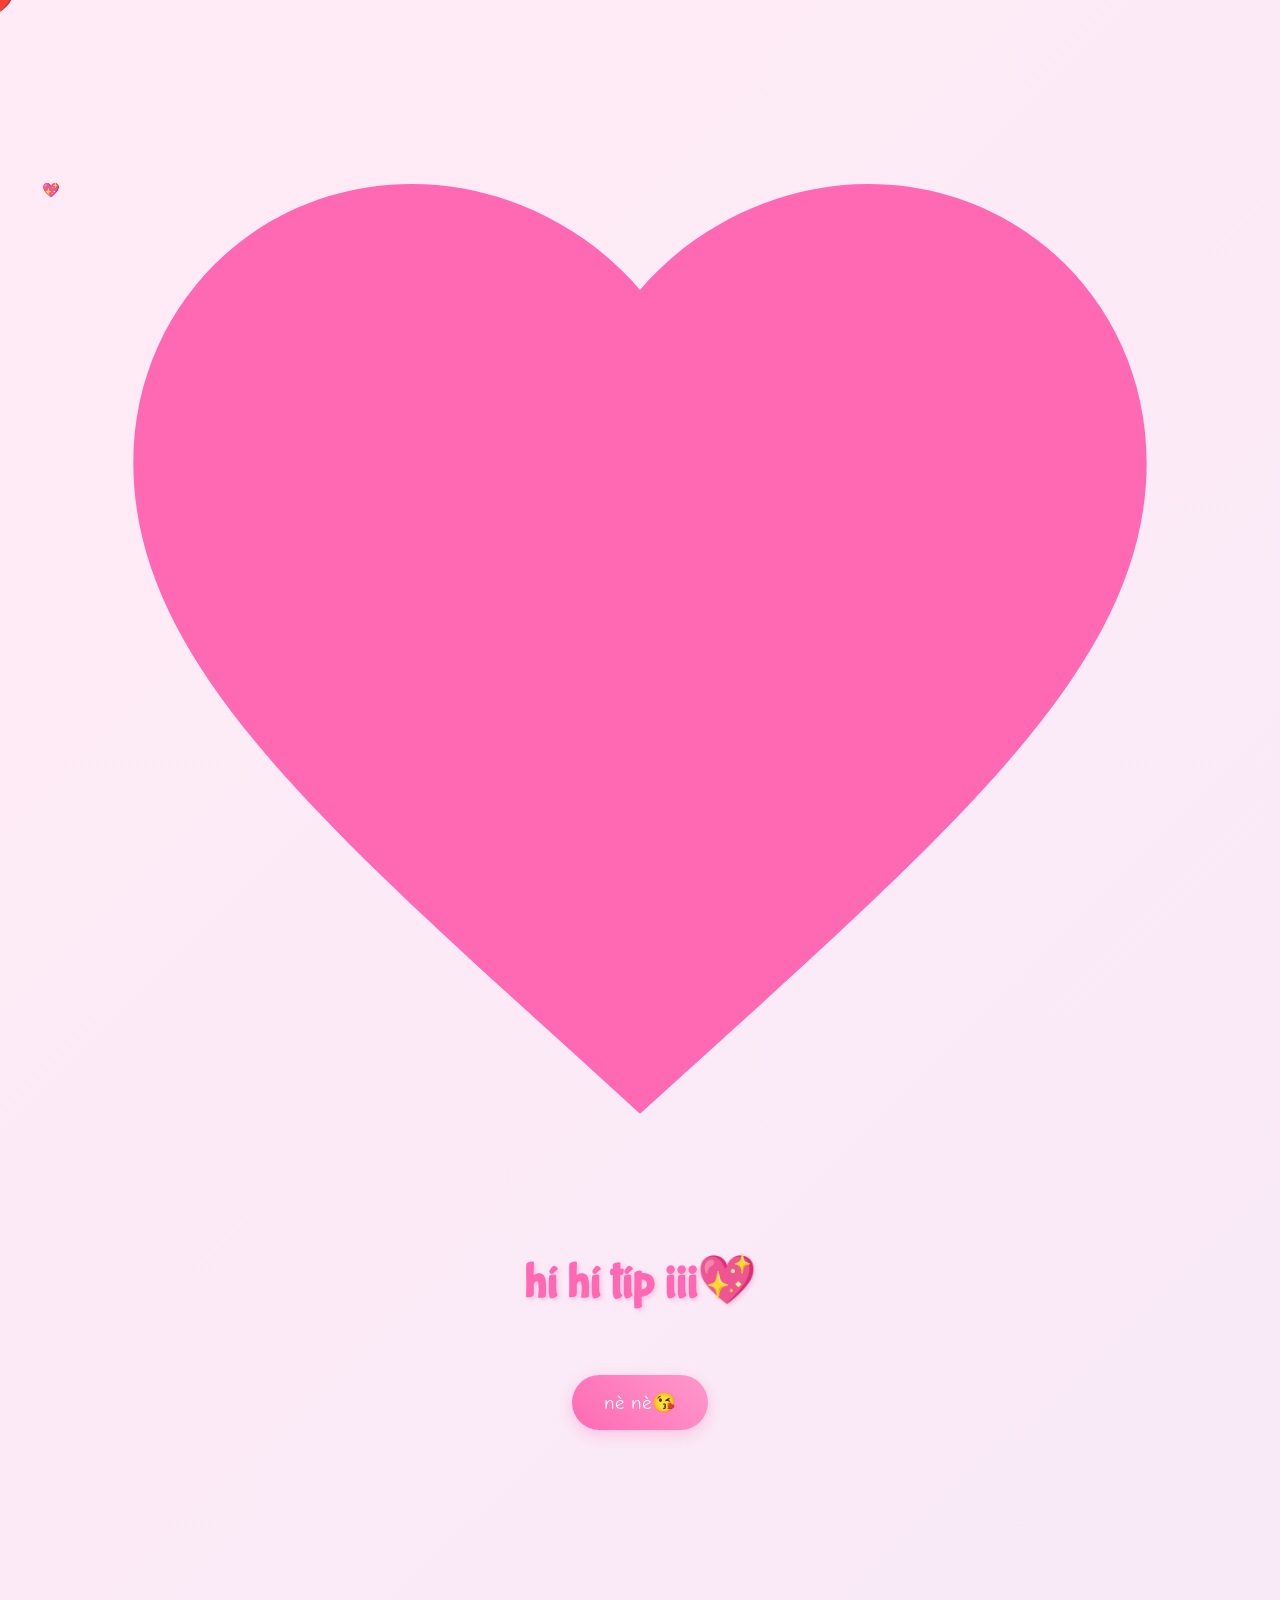
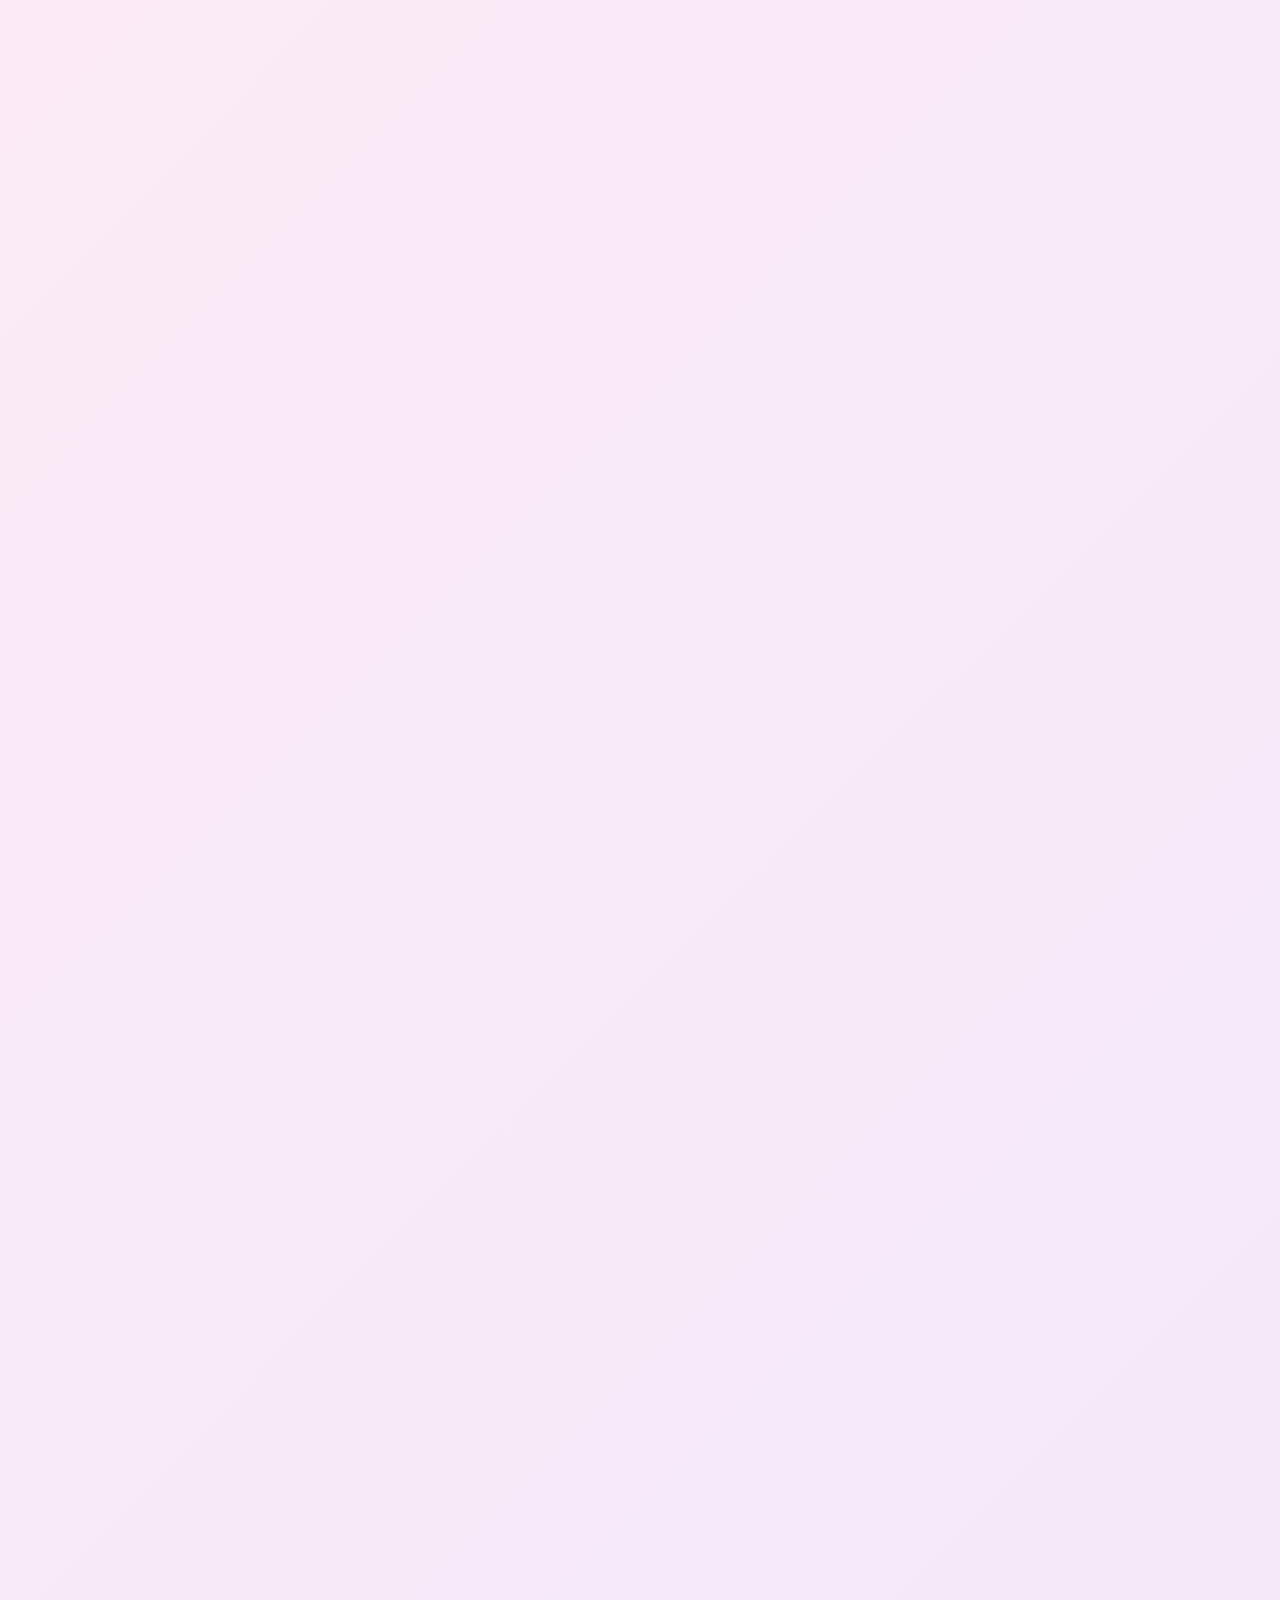
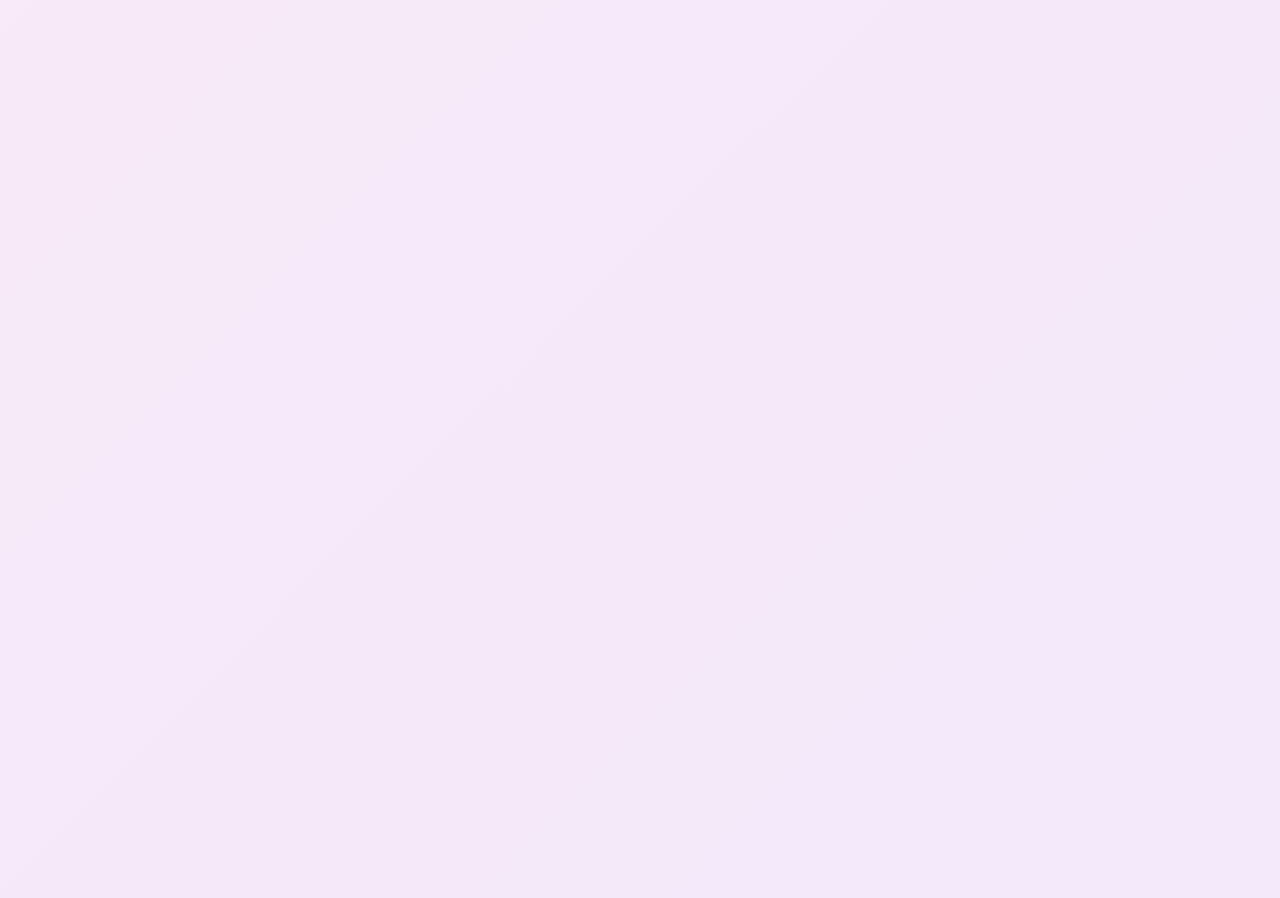
==== commit a8ffe956: "Update cause.html" ====
--- a/cause.html
+++ b/cause.html
@@ -14,7 +14,7 @@
 </head>
 
 <body>
-    <div class="cursor"></div>
+    <div class="custom-cursor">💗</div>
     <div class="custom-cursor"></div>
         <svg viewBox="0 0 24 24">
             <path fill="#ff69b4" d="M12 21.35l-1.45-1.32C5.4 15.36 2 12.28 2 8.5 2 5.42 4.42 3 7.5 3c1.74 0 3.41.81 4.5 2.09C13.09 3.81 14.76 3 16.5 3 19.58 3 22 5.42 22 8.5c0 3.78-3.4 6.86-8.55 11.54L12 21.35z"/>
--- a/cause.css
+++ b/cause.css
@@ -17,29 +17,30 @@
     padding: 2rem;
 }
 
-/* CUSTOM CURSOR (đã sửa) */
-.custom-cursor {
-    width: 30px;
-    height: 30px;
-    position: fixed;
-    top: 0;
-    left: 0;
-    pointer-events: none;
-    z-index: 9999;
-    transform: translate(-50%, -50%);
-    transition: transform 0.1s;
-}
-
-/* trái tim ở giữa cursor */
+/* ẩn chuột mặc định */
+body{
+cursor:none;
+}
+
+.custom-cursor{
+position: fixed;
+top: 0;
+left: 0;
+pointer-events: none;
+z-index: 9999;
+font-size: 12px;
+transform: translate(-50%, -50%);
+}
+
+/* icon tim */
 .custom-cursor::after{
-    content:"💗";
-    position:absolute;
-    font-size:20px;
-    top:50%;
-    left:50%;
-    transform:translate(-50%,-50%);
-}
-
+content:"❤️";
+position:absolute;
+top:50%;
+left:50%;
+transform:translate(-50%,-50%);
+font-size:20px;
+}
 .custom-cursor svg {
     width: 100%;
     height: 100%;
